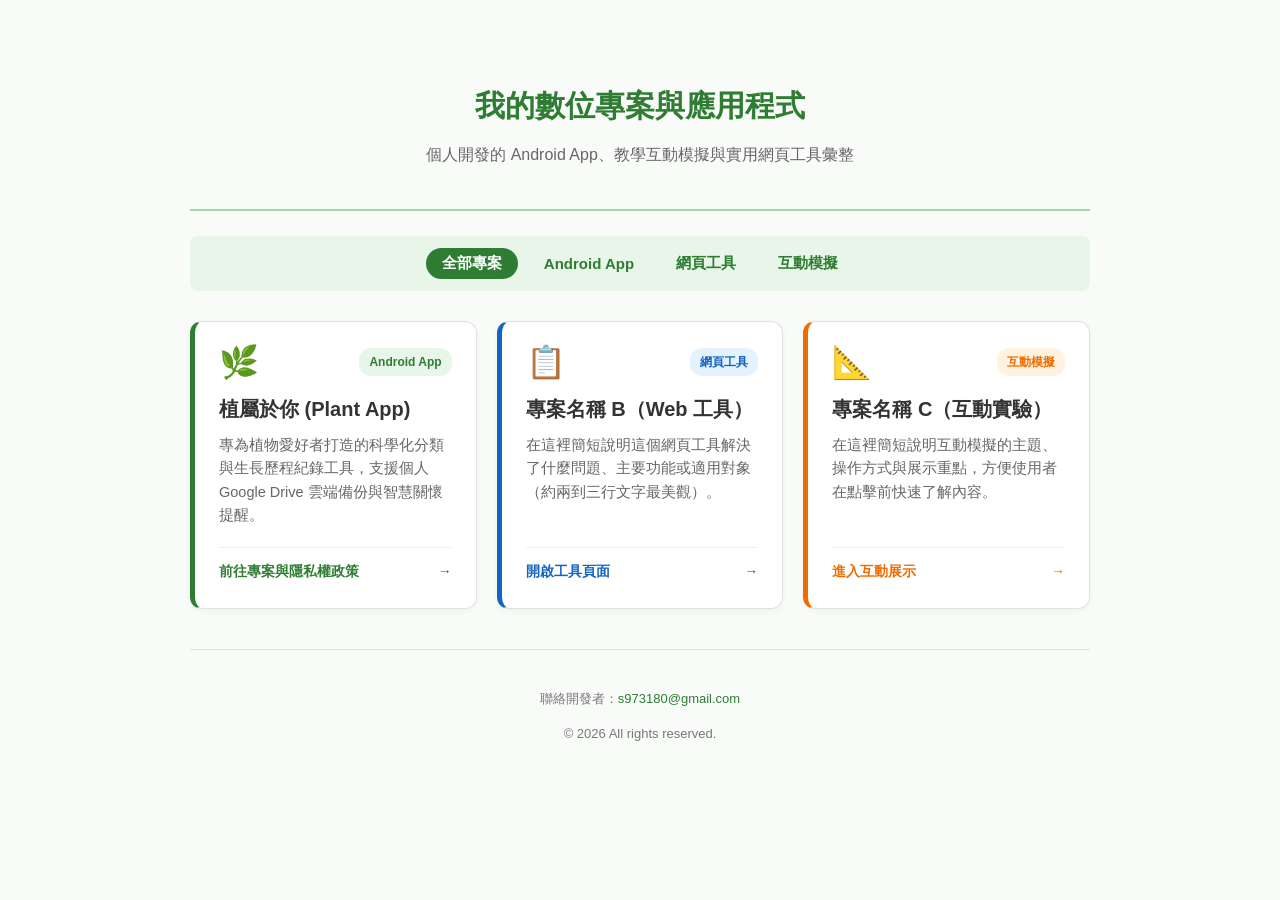
==== index.html @ d98b68c4 "Add initial index.html for project overview" ====
<!DOCTYPE html>
<html lang="zh-TW">
<head>
    <meta charset="UTF-8">
    <meta name="viewport" content="width=device-width, initial-scale=1.0">
    <title>專案與應用程式總覽 (Projects & Apps)</title>
    <style>
        :root {
            --primary-color: #2e7d32;
            --primary-light: #e8f5e9;
            --primary-border: #a5d6a7;
            --text-color: #333333;
            --subtext-color: #666666;
            --bg-color: #f9fbf9;
            --card-bg: #ffffff;
        }

        html {
            scroll-behavior: smooth;
        }

        body {
            font-family: -apple-system, BlinkMacSystemFont, "Segoe UI", Roboto, "Helvetica Neue", Arial, sans-serif;
            line-height: 1.7;
            color: var(--text-color);
            max-width: 900px;
            margin: 0 auto;
            padding: 20px;
            background-color: var(--bg-color);
        }

        header {
            text-align: center;
            padding: 40px 0 25px;
            border-bottom: 2px solid var(--primary-border);
        }

        h1 {
            color: var(--primary-color);
            font-size: 30px;
            margin-bottom: 10px;
        }

        .subtitle {
            font-size: 16px;
            color: var(--subtext-color);
            margin-top: 0;
        }

        /* 分類篩選導覽列（沿用原膠囊按鈕風格） */
        nav {
            display: flex;
            justify-content: center;
            gap: 10px;
            margin: 25px 0 30px;
            background: var(--primary-light);
            padding: 12px;
            border-radius: 8px;
            flex-wrap: wrap;
        }

        nav button {
            background: transparent;
            border: none;
            color: var(--primary-color);
            font-family: inherit;
            font-size: 15px;
            font-weight: bold;
            padding: 6px 16px;
            border-radius: 20px;
            transition: all 0.2s ease;
            cursor: pointer;
        }

        nav button:hover,
        nav button.active {
            background-color: var(--primary-color);
            color: white;
        }

        /* 大卡片按鈕網格 */
        .project-grid {
            display: grid;
            grid-template-columns: repeat(auto-fit, minmax(270px, 1fr));
            gap: 20px;
            margin: 20px 0 40px;
        }

        .project-card {
            display: flex;
            flex-direction: column;
            justify-content: space-between;
            background: var(--card-bg);
            padding: 24px;
            border-radius: 12px;
            border: 1px solid #e0e0e0;
            border-left: 5px solid var(--primary-color);
            box-shadow: 0 2px 6px rgba(0, 0, 0, 0.04);
            text-decoration: none;
            color: inherit;
            transition: transform 0.2s ease, box-shadow 0.2s ease, border-color 0.2s ease;
        }

        .project-card:hover {
            transform: translateY(-4px);
            box-shadow: 0 8px 18px rgba(0, 0, 0, 0.08);
            border-color: var(--primary-color);
        }

        /* 不同專案類型的左框點綴色（可選） */
        .project-card.theme-blue {
            border-left-color: #1565c0;
        }
        .project-card.theme-blue:hover {
            border-color: #1565c0;
        }
        .project-card.theme-blue .project-badge {
            background: #e3f2fd;
            color: #1565c0;
        }

        .project-card.theme-amber {
            border-left-color: #ef6c00;
        }
        .project-card.theme-amber:hover {
            border-color: #ef6c00;
        }
        .project-card.theme-amber .project-badge {
            background: #fff3e0;
            color: #ef6c00;
        }

        .card-header {
            display: flex;
            justify-content: space-between;
            align-items: center;
            margin-bottom: 14px;
        }

        .project-icon {
            font-size: 32px;
            line-height: 1;
        }

        .project-badge {
            font-size: 12px;
            font-weight: bold;
            background: var(--primary-light);
            color: var(--primary-color);
            padding: 4px 10px;
            border-radius: 12px;
        }

        .project-card h2 {
            margin: 0 0 8px 0;
            font-size: 20px;
            color: var(--text-color);
            border: none;
            padding: 0;
        }

        .project-card p {
            margin: 0 0 20px 0;
            font-size: 14.5px;
            color: var(--subtext-color);
            line-height: 1.6;
        }

        .card-footer {
            display: flex;
            justify-content: space-between;
            align-items: center;
            padding-top: 12px;
            border-top: 1px solid #f0f0f0;
            font-size: 14px;
            font-weight: bold;
            color: var(--primary-color);
        }

        .project-card.theme-blue .card-footer {
            color: #1565c0;
        }

        .project-card.theme-amber .card-footer {
            color: #ef6c00;
        }

        .arrow {
            transition: transform 0.2s ease;
        }

        .project-card:hover .arrow {
            transform: translateX(4px);
        }

        .hidden {
            display: none;
        }

        .footer {
            margin-top: 40px;
            font-size: 13px;
            color: #777777;
            text-align: center;
            border-top: 1px solid #e0e0e0;
            padding: 25px 0 60px;
        }

        .footer a {
            color: var(--primary-color);
            text-decoration: none;
        }

        .footer a:hover {
            text-decoration: underline;
        }
    </style>
</head>
<body>

    <header>
        <h1>我的數位專案與應用程式</h1>
        <p class="subtitle">個人開發的 Android App、教學互動模擬與實用網頁工具彙整</p>
    </header>

    <!-- 分類篩選按鈕 -->
    <nav id="filter-nav">
        <button class="active" data-filter="all">全部專案</button>
        <button data-filter="app">Android App</button>
        <button data-filter="web">網頁工具</button>
        <button data-filter="sim">互動模擬</button>
    </nav>

    <!-- 專案大按鈕卡片區 -->
    <main class="project-grid" id="project-grid">

        <!-- 專案 1：植屬於你 (連向原本的網頁) -->
        <a href="./plant/index.html" class="project-card" data-category="app">
            <div>
                <div class="card-header">
                    <span class="project-icon">🌿</span>
                    <span class="project-badge">Android App</span>
                </div>
                <h2>植屬於你 (Plant App)</h2>
                <p>專為植物愛好者打造的科學化分類與生長歷程紀錄工具，支援個人 Google Drive 雲端備份與智慧關懷提醒。</p>
            </div>
            <div class="card-footer">
                <span>前往專案與隱私權政策</span>
                <span class="arrow">→</span>
            </div>
        </a>

        <!-- 專案 2：範例網頁工具 -->
        <a href="./school-tool/index.html" class="project-card theme-blue" data-category="web">
            <div>
                <div class="card-header">
                    <span class="project-icon">📋</span>
                    <span class="project-badge">網頁工具</span>
                </div>
                <h2>專案名稱 B（Web 工具）</h2>
                <p>在這裡簡短說明這個網頁工具解決了什麼問題、主要功能或適用對象（約兩到三行文字最美觀）。</p>
            </div>
            <div class="card-footer">
                <span>開啟工具頁面</span>
                <span class="arrow">→</span>
            </div>
        </a>

        <!-- 專案 3：範例互動模擬 -->
        <a href="./simulation/index.html" class="project-card theme-amber" data-category="sim">
            <div>
                <div class="card-header">
                    <span class="project-icon">📐</span>
                    <span class="project-badge">互動模擬</span>
                </div>
                <h2>專案名稱 C（互動實驗）</h2>
                <p>在這裡簡短說明互動模擬的主題、操作方式與展示重點，方便使用者在點擊前快速了解內容。</p>
            </div>
            <div class="card-footer">
                <span>進入互動展示</span>
                <span class="arrow">→</span>
            </div>
        </a>

    </main>

    <div class="footer">
        <p>聯絡開發者：<a href="mailto:s973180@gmail.com">s973180@gmail.com</a></p>
        <p>&copy; 2026 All rights reserved.</p>
    </div>

    <script>
        const filterButtons = document.querySelectorAll('#filter-nav button');
        const projectCards = document.querySelectorAll('.project-card');

        filterButtons.forEach(button => {
            button.addEventListener('click', () => {
                filterButtons.forEach(btn => btn.classList.remove('active'));
                button.classList.add('active');

                const filter = button.getAttribute('data-filter');

                projectCards.forEach(card => {
                    const category = card.getAttribute('data-category');
                    if(filter === 'all' || category === filter)
                    {
                        card.classList.remove('hidden');
                    }
                    else
                    {
                        card.classList.add('hidden');
                    }
                });
            });
        });
    </script>

</body>
</html>
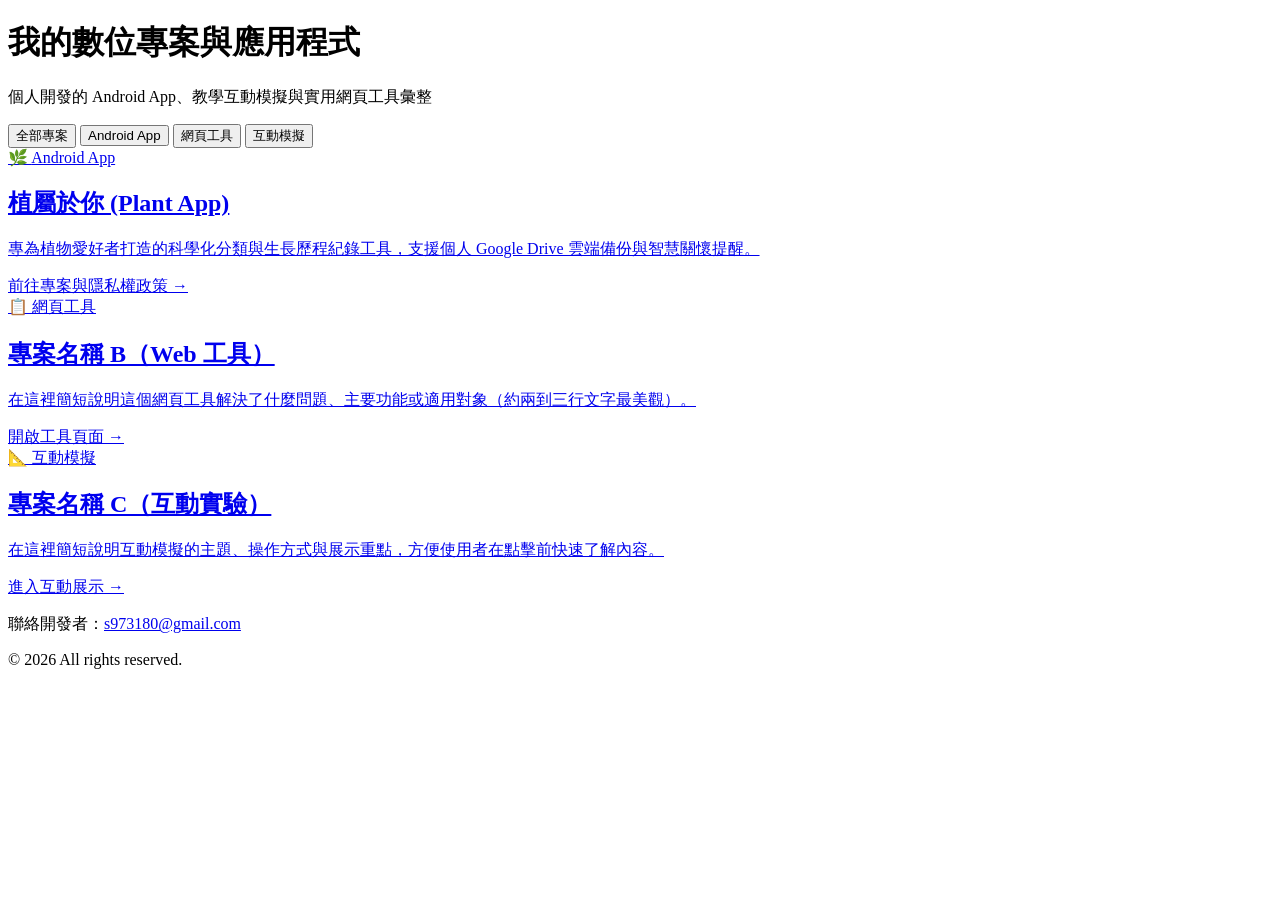
==== commit 72b2f68b: "Link external stylesheet and clean up HTML Removed inline styles and linked to an external styleshee" ====
--- a/index.html
+++ b/index.html
@@ -4,217 +4,7 @@
     <meta charset="UTF-8">
     <meta name="viewport" content="width=device-width, initial-scale=1.0">
     <title>專案與應用程式總覽 (Projects & Apps)</title>
-    <style>
-        :root {
-            --primary-color: #2e7d32;
-            --primary-light: #e8f5e9;
-            --primary-border: #a5d6a7;
-            --text-color: #333333;
-            --subtext-color: #666666;
-            --bg-color: #f9fbf9;
-            --card-bg: #ffffff;
-        }
-
-        html {
-            scroll-behavior: smooth;
-        }
-
-        body {
-            font-family: -apple-system, BlinkMacSystemFont, "Segoe UI", Roboto, "Helvetica Neue", Arial, sans-serif;
-            line-height: 1.7;
-            color: var(--text-color);
-            max-width: 900px;
-            margin: 0 auto;
-            padding: 20px;
-            background-color: var(--bg-color);
-        }
-
-        header {
-            text-align: center;
-            padding: 40px 0 25px;
-            border-bottom: 2px solid var(--primary-border);
-        }
-
-        h1 {
-            color: var(--primary-color);
-            font-size: 30px;
-            margin-bottom: 10px;
-        }
-
-        .subtitle {
-            font-size: 16px;
-            color: var(--subtext-color);
-            margin-top: 0;
-        }
-
-        /* 分類篩選導覽列（沿用原膠囊按鈕風格） */
-        nav {
-            display: flex;
-            justify-content: center;
-            gap: 10px;
-            margin: 25px 0 30px;
-            background: var(--primary-light);
-            padding: 12px;
-            border-radius: 8px;
-            flex-wrap: wrap;
-        }
-
-        nav button {
-            background: transparent;
-            border: none;
-            color: var(--primary-color);
-            font-family: inherit;
-            font-size: 15px;
-            font-weight: bold;
-            padding: 6px 16px;
-            border-radius: 20px;
-            transition: all 0.2s ease;
-            cursor: pointer;
-        }
-
-        nav button:hover,
-        nav button.active {
-            background-color: var(--primary-color);
-            color: white;
-        }
-
-        /* 大卡片按鈕網格 */
-        .project-grid {
-            display: grid;
-            grid-template-columns: repeat(auto-fit, minmax(270px, 1fr));
-            gap: 20px;
-            margin: 20px 0 40px;
-        }
-
-        .project-card {
-            display: flex;
-            flex-direction: column;
-            justify-content: space-between;
-            background: var(--card-bg);
-            padding: 24px;
-            border-radius: 12px;
-            border: 1px solid #e0e0e0;
-            border-left: 5px solid var(--primary-color);
-            box-shadow: 0 2px 6px rgba(0, 0, 0, 0.04);
-            text-decoration: none;
-            color: inherit;
-            transition: transform 0.2s ease, box-shadow 0.2s ease, border-color 0.2s ease;
-        }
-
-        .project-card:hover {
-            transform: translateY(-4px);
-            box-shadow: 0 8px 18px rgba(0, 0, 0, 0.08);
-            border-color: var(--primary-color);
-        }
-
-        /* 不同專案類型的左框點綴色（可選） */
-        .project-card.theme-blue {
-            border-left-color: #1565c0;
-        }
-        .project-card.theme-blue:hover {
-            border-color: #1565c0;
-        }
-        .project-card.theme-blue .project-badge {
-            background: #e3f2fd;
-            color: #1565c0;
-        }
-
-        .project-card.theme-amber {
-            border-left-color: #ef6c00;
-        }
-        .project-card.theme-amber:hover {
-            border-color: #ef6c00;
-        }
-        .project-card.theme-amber .project-badge {
-            background: #fff3e0;
-            color: #ef6c00;
-        }
-
-        .card-header {
-            display: flex;
-            justify-content: space-between;
-            align-items: center;
-            margin-bottom: 14px;
-        }
-
-        .project-icon {
-            font-size: 32px;
-            line-height: 1;
-        }
-
-        .project-badge {
-            font-size: 12px;
-            font-weight: bold;
-            background: var(--primary-light);
-            color: var(--primary-color);
-            padding: 4px 10px;
-            border-radius: 12px;
-        }
-
-        .project-card h2 {
-            margin: 0 0 8px 0;
-            font-size: 20px;
-            color: var(--text-color);
-            border: none;
-            padding: 0;
-        }
-
-        .project-card p {
-            margin: 0 0 20px 0;
-            font-size: 14.5px;
-            color: var(--subtext-color);
-            line-height: 1.6;
-        }
-
-        .card-footer {
-            display: flex;
-            justify-content: space-between;
-            align-items: center;
-            padding-top: 12px;
-            border-top: 1px solid #f0f0f0;
-            font-size: 14px;
-            font-weight: bold;
-            color: var(--primary-color);
-        }
-
-        .project-card.theme-blue .card-footer {
-            color: #1565c0;
-        }
-
-        .project-card.theme-amber .card-footer {
-            color: #ef6c00;
-        }
-
-        .arrow {
-            transition: transform 0.2s ease;
-        }
-
-        .project-card:hover .arrow {
-            transform: translateX(4px);
-        }
-
-        .hidden {
-            display: none;
-        }
-
-        .footer {
-            margin-top: 40px;
-            font-size: 13px;
-            color: #777777;
-            text-align: center;
-            border-top: 1px solid #e0e0e0;
-            padding: 25px 0 60px;
-        }
-
-        .footer a {
-            color: var(--primary-color);
-            text-decoration: none;
-        }
-
-        .footer a:hover {
-            text-decoration: underline;
-        }
-    </style>
+    <link rel="stylesheet" href="style.css">
 </head>
 <body>
 
@@ -234,7 +24,7 @@
     <!-- 專案大按鈕卡片區 -->
     <main class="project-grid" id="project-grid">
 
-        <!-- 專案 1：植屬於你 (連向原本的網頁) -->
+        <!-- 專案 1：植屬於你 -->
         <a href="./plant/index.html" class="project-card" data-category="app">
             <div>
                 <div class="card-header">
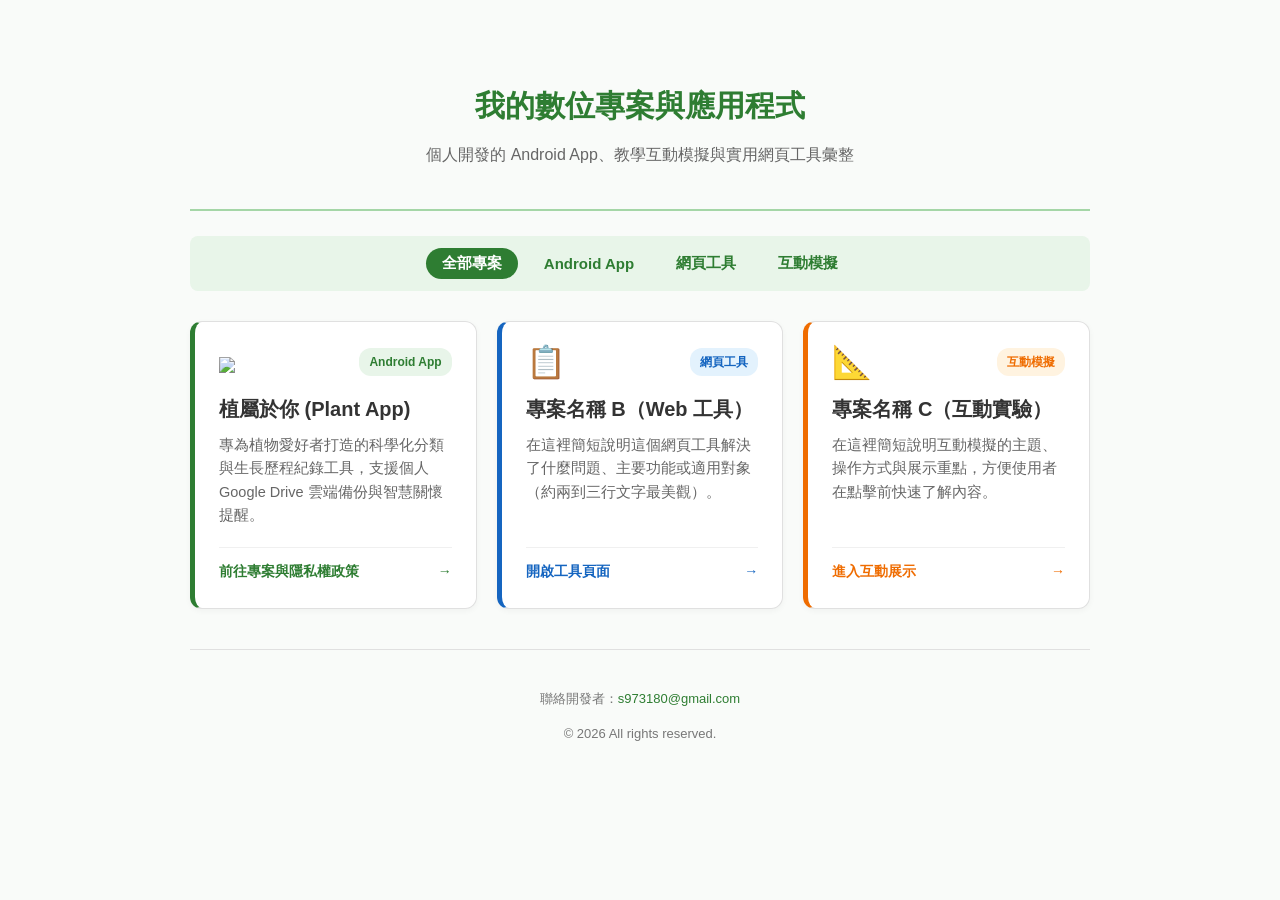
==== commit c17ef4a2: "Replace project icon with image in index.html" ====
--- a/index.html
+++ b/index.html
@@ -28,7 +28,7 @@
         <a href="./plant/index.html" class="project-card" data-category="app">
             <div>
                 <div class="card-header">
-                    <span class="project-icon">🌿</span>
+                    <span class="project-icon"><img src="plant/icom-plant.jpg" width=30></span>
                     <span class="project-badge">Android App</span>
                 </div>
                 <h2>植屬於你 (Plant App)</h2>
--- a/style.css
+++ b/style.css
@@ -0,0 +1,213 @@
+:root {
+    --primary-color: #2e7d32;
+    --primary-light: #e8f5e9;
+    --primary-border: #a5d6a7;
+    --text-color: #333333;
+    --subtext-color: #666666;
+    --bg-color: #f9fbf9;
+    --card-bg: #ffffff;
+}
+
+html {
+    scroll-behavior: smooth;
+}
+
+body {
+    font-family: -apple-system, BlinkMacSystemFont, "Segoe UI", Roboto, "Helvetica Neue", Arial, sans-serif;
+    line-height: 1.7;
+    color: var(--text-color);
+    max-width: 900px;
+    margin: 0 auto;
+    padding: 20px;
+    background-color: var(--bg-color);
+}
+
+header {
+    text-align: center;
+    padding: 40px 0 25px;
+    border-bottom: 2px solid var(--primary-border);
+}
+
+h1 {
+    color: var(--primary-color);
+    font-size: 30px;
+    margin-bottom: 10px;
+}
+
+.subtitle {
+    font-size: 16px;
+    color: var(--subtext-color);
+    margin-top: 0;
+}
+
+/* 分類篩選導覽列 */
+nav {
+    display: flex;
+    justify-content: center;
+    gap: 10px;
+    margin: 25px 0 30px;
+    background: var(--primary-light);
+    padding: 12px;
+    border-radius: 8px;
+    flex-wrap: wrap;
+}
+
+nav button {
+    background: transparent;
+    border: none;
+    color: var(--primary-color);
+    font-family: inherit;
+    font-size: 15px;
+    font-weight: bold;
+    padding: 6px 16px;
+    border-radius: 20px;
+    transition: all 0.2s ease;
+    cursor: pointer;
+}
+
+nav button:hover,
+nav button.active {
+    background-color: var(--primary-color);
+    color: white;
+}
+
+/* 大卡片按鈕網格 */
+.project-grid {
+    display: grid;
+    grid-template-columns: repeat(auto-fit, minmax(270px, 1fr));
+    gap: 20px;
+    margin: 20px 0 40px;
+}
+
+.project-card {
+    display: flex;
+    flex-direction: column;
+    justify-content: space-between;
+    background: var(--card-bg);
+    padding: 24px;
+    border-radius: 12px;
+    border: 1px solid #e0e0e0;
+    border-left: 5px solid var(--primary-color);
+    box-shadow: 0 2px 6px rgba(0, 0, 0, 0.04);
+    text-decoration: none;
+    color: inherit;
+    transition: transform 0.2s ease, box-shadow 0.2s ease, border-color 0.2s ease;
+}
+
+.project-card:hover {
+    transform: translateY(-4px);
+    box-shadow: 0 8px 18px rgba(0, 0, 0, 0.08);
+    border-color: var(--primary-color);
+}
+
+/* 不同專案類型的左框點綴色 */
+.project-card.theme-blue {
+    border-left-color: #1565c0;
+}
+
+.project-card.theme-blue:hover {
+    border-color: #1565c0;
+}
+
+.project-card.theme-blue .project-badge {
+    background: #e3f2fd;
+    color: #1565c0;
+}
+
+.project-card.theme-amber {
+    border-left-color: #ef6c00;
+}
+
+.project-card.theme-amber:hover {
+    border-color: #ef6c00;
+}
+
+.project-card.theme-amber .project-badge {
+    background: #fff3e0;
+    color: #ef6c00;
+}
+
+.card-header {
+    display: flex;
+    justify-content: space-between;
+    align-items: center;
+    margin-bottom: 14px;
+}
+
+.project-icon {
+    font-size: 32px;
+    line-height: 1;
+}
+
+.project-badge {
+    font-size: 12px;
+    font-weight: bold;
+    background: var(--primary-light);
+    color: var(--primary-color);
+    padding: 4px 10px;
+    border-radius: 12px;
+}
+
+.project-card h2 {
+    margin: 0 0 8px 0;
+    font-size: 20px;
+    color: var(--text-color);
+    border: none;
+    padding: 0;
+}
+
+.project-card p {
+    margin: 0 0 20px 0;
+    font-size: 14.5px;
+    color: var(--subtext-color);
+    line-height: 1.6;
+}
+
+.card-footer {
+    display: flex;
+    justify-content: space-between;
+    align-items: center;
+    padding-top: 12px;
+    border-top: 1px solid #f0f0f0;
+    font-size: 14px;
+    font-weight: bold;
+    color: var(--primary-color);
+}
+
+.project-card.theme-blue .card-footer {
+    color: #1565c0;
+}
+
+.project-card.theme-amber .card-footer {
+    color: #ef6c00;
+}
+
+.arrow {
+    transition: transform 0.2s ease;
+}
+
+.project-card:hover .arrow {
+    transform: translateX(4px);
+}
+
+.hidden {
+    display: none;
+}
+
+.footer {
+    margin-top: 40px;
+    font-size: 13px;
+    color: #777777;
+    text-align: center;
+    border-top: 1px solid #e0e0e0;
+    padding: 25px 0 60px;
+}
+
+.footer a {
+    color: var(--primary-color);
+    text-decoration: none;
+}
+
+.footer a:hover {
+    text-decoration: underline;
+}
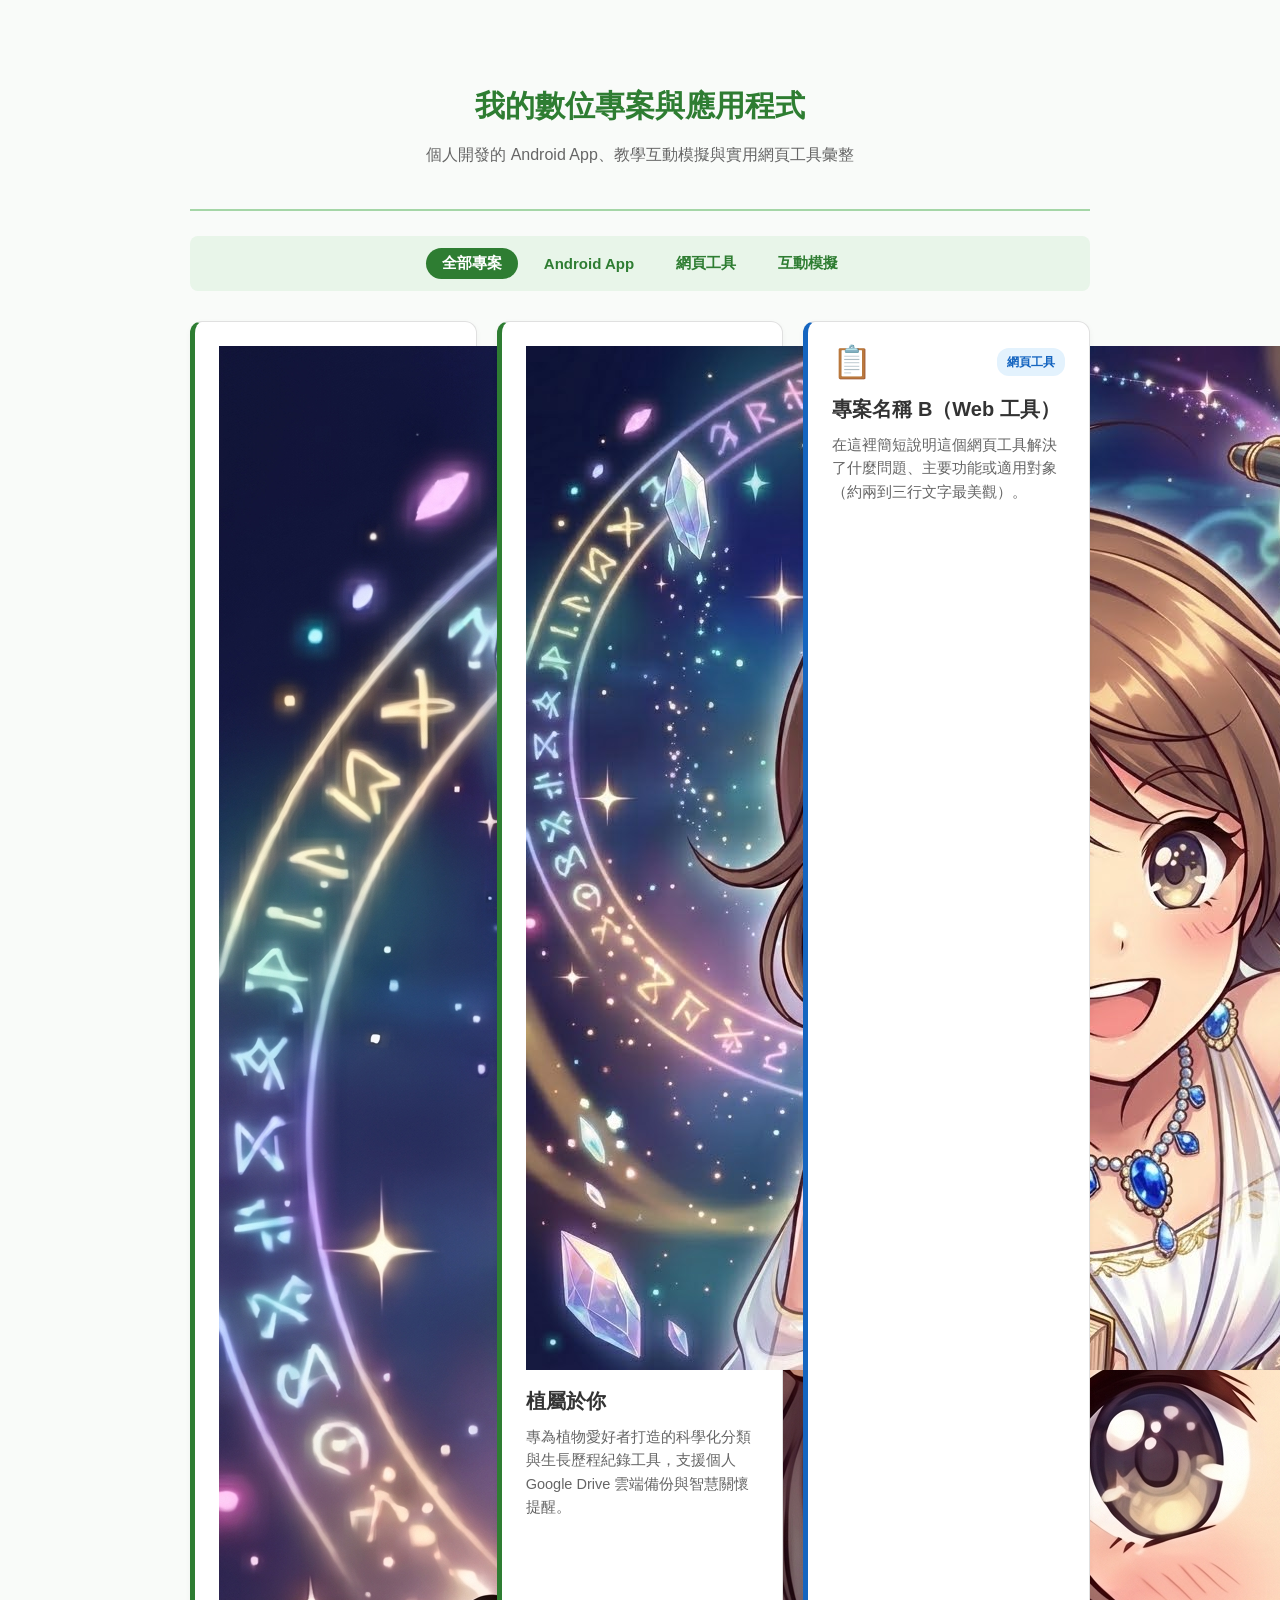
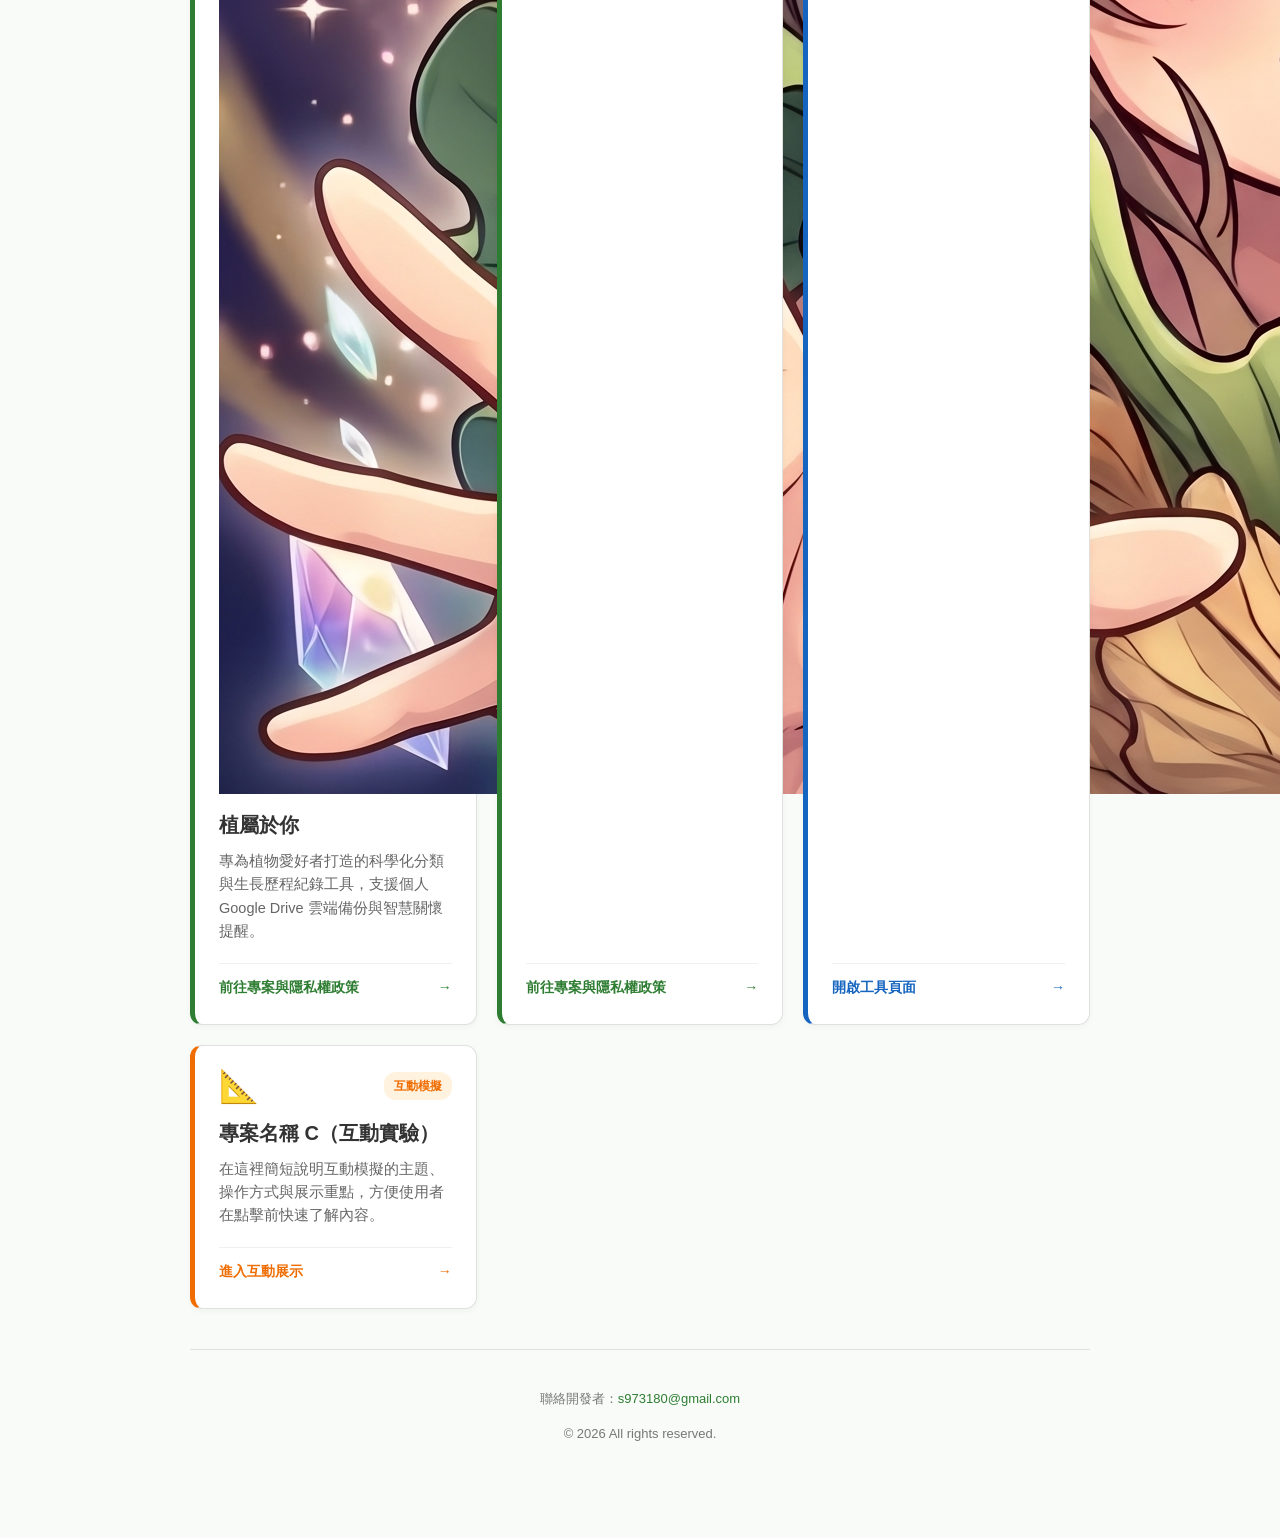
==== commit 6525400f: "Update project cards in index.html" ====
--- a/index.html
+++ b/index.html
@@ -28,10 +28,25 @@
         <a href="./plant/index.html" class="project-card" data-category="app">
             <div>
                 <div class="card-header">
-                    <span class="project-icon"><img src="plant/icom-plant.jpg" width=30></span>
-                    <span class="project-badge">Android App</span>
-                </div>
-                <h2>植屬於你 (Plant App)</h2>
+                <img src="plant/icon-plant.jpg" alt="植屬於你 App 圖示" class="project-icon-img">
+                <span class="project-badge">Android App</span>
+            </div>
+                <h2>植屬於你 </h2>
+                <p>專為植物愛好者打造的科學化分類與生長歷程紀錄工具，支援個人 Google Drive 雲端備份與智慧關懷提醒。</p>
+            </div>
+            <div class="card-footer">
+                <span>前往專案與隱私權政策</span>
+                <span class="arrow">→</span>
+            </div>
+        </a>
+        <!-- 專案 2：記帳軟體 -->
+        <a href="./money/index.html" class="project-card" data-category="app">
+            <div>
+                <div class="card-header">
+                <img src="money/icon-money.jpg" alt="植屬於你 App 圖示" class="project-icon-img">
+                <span class="project-badge">Android App</span>
+            </div>
+                <h2>植屬於你 </h2>
                 <p>專為植物愛好者打造的科學化分類與生長歷程紀錄工具，支援個人 Google Drive 雲端備份與智慧關懷提醒。</p>
             </div>
             <div class="card-footer">
@@ -40,7 +55,7 @@
             </div>
         </a>
 
-        <!-- 專案 2：範例網頁工具 -->
+        <!-- 專案 3：範例網頁工具 -->
         <a href="./school-tool/index.html" class="project-card theme-blue" data-category="web">
             <div>
                 <div class="card-header">
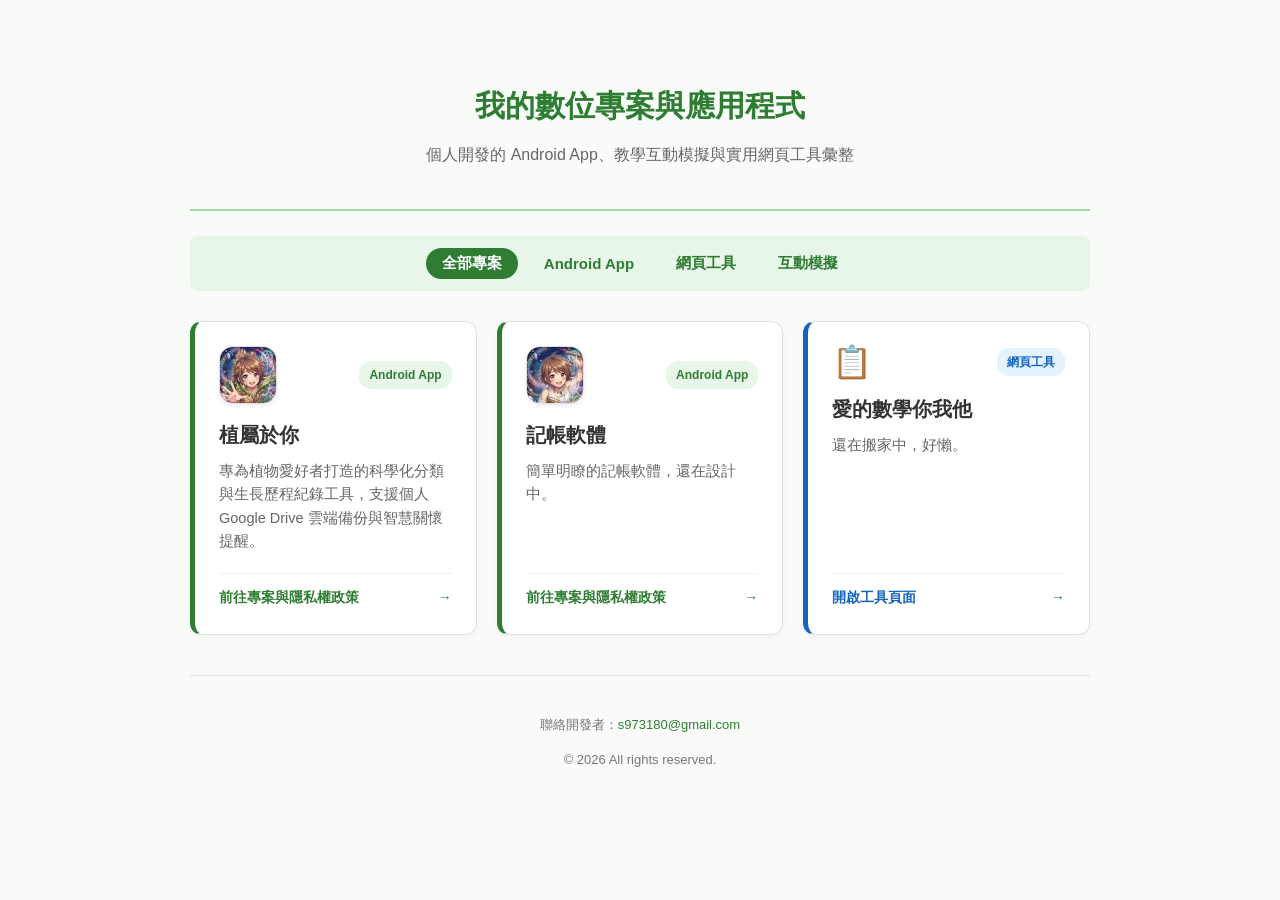
==== commit f33c5699: "Update project descriptions and titles in index.html" ====
--- a/index.html
+++ b/index.html
@@ -31,7 +31,7 @@
                 <img src="plant/icon-plant.jpg" alt="植屬於你 App 圖示" class="project-icon-img">
                 <span class="project-badge">Android App</span>
             </div>
-                <h2>植屬於你 </h2>
+                <h2>植屬於你</h2>
                 <p>專為植物愛好者打造的科學化分類與生長歷程紀錄工具，支援個人 Google Drive 雲端備份與智慧關懷提醒。</p>
             </div>
             <div class="card-footer">
@@ -46,8 +46,8 @@
                 <img src="money/icon-money.jpg" alt="植屬於你 App 圖示" class="project-icon-img">
                 <span class="project-badge">Android App</span>
             </div>
-                <h2>植屬於你 </h2>
-                <p>專為植物愛好者打造的科學化分類與生長歷程紀錄工具，支援個人 Google Drive 雲端備份與智慧關懷提醒。</p>
+                <h2>記帳軟體</h2>
+                <p>簡單明瞭的記帳軟體，還在設計中。</p>
             </div>
             <div class="card-footer">
                 <span>前往專案與隱私權政策</span>
@@ -55,15 +55,15 @@
             </div>
         </a>
 
-        <!-- 專案 3：範例網頁工具 -->
+        <!-- 專案 3：數學網站 -->
         <a href="./school-tool/index.html" class="project-card theme-blue" data-category="web">
             <div>
                 <div class="card-header">
                     <span class="project-icon">📋</span>
                     <span class="project-badge">網頁工具</span>
                 </div>
-                <h2>專案名稱 B（Web 工具）</h2>
-                <p>在這裡簡短說明這個網頁工具解決了什麼問題、主要功能或適用對象（約兩到三行文字最美觀）。</p>
+                <h2>愛的數學你我他</h2>
+                <p>還在搬家中，好懶。</p>
             </div>
             <div class="card-footer">
                 <span>開啟工具頁面</span>
@@ -71,21 +71,6 @@
             </div>
         </a>
 
-        <!-- 專案 3：範例互動模擬 -->
-        <a href="./simulation/index.html" class="project-card theme-amber" data-category="sim">
-            <div>
-                <div class="card-header">
-                    <span class="project-icon">📐</span>
-                    <span class="project-badge">互動模擬</span>
-                </div>
-                <h2>專案名稱 C（互動實驗）</h2>
-                <p>在這裡簡短說明互動模擬的主題、操作方式與展示重點，方便使用者在點擊前快速了解內容。</p>
-            </div>
-            <div class="card-footer">
-                <span>進入互動展示</span>
-                <span class="arrow">→</span>
-            </div>
-        </a>
 
     </main>
 
--- a/style.css
+++ b/style.css
@@ -138,7 +138,14 @@
     font-size: 32px;
     line-height: 1;
 }
-
+.project-icon-img {
+    width: 56px;
+    height: 56px;
+    border-radius: 14px; /* 模擬 Android App Icon 的圓角矩形 */
+    object-fit: cover;
+    border: 1px solid #e0e0e0;
+    box-shadow: 0 2px 5px rgba(0, 0, 0, 0.08);
+}
 .project-badge {
     font-size: 12px;
     font-weight: bold;
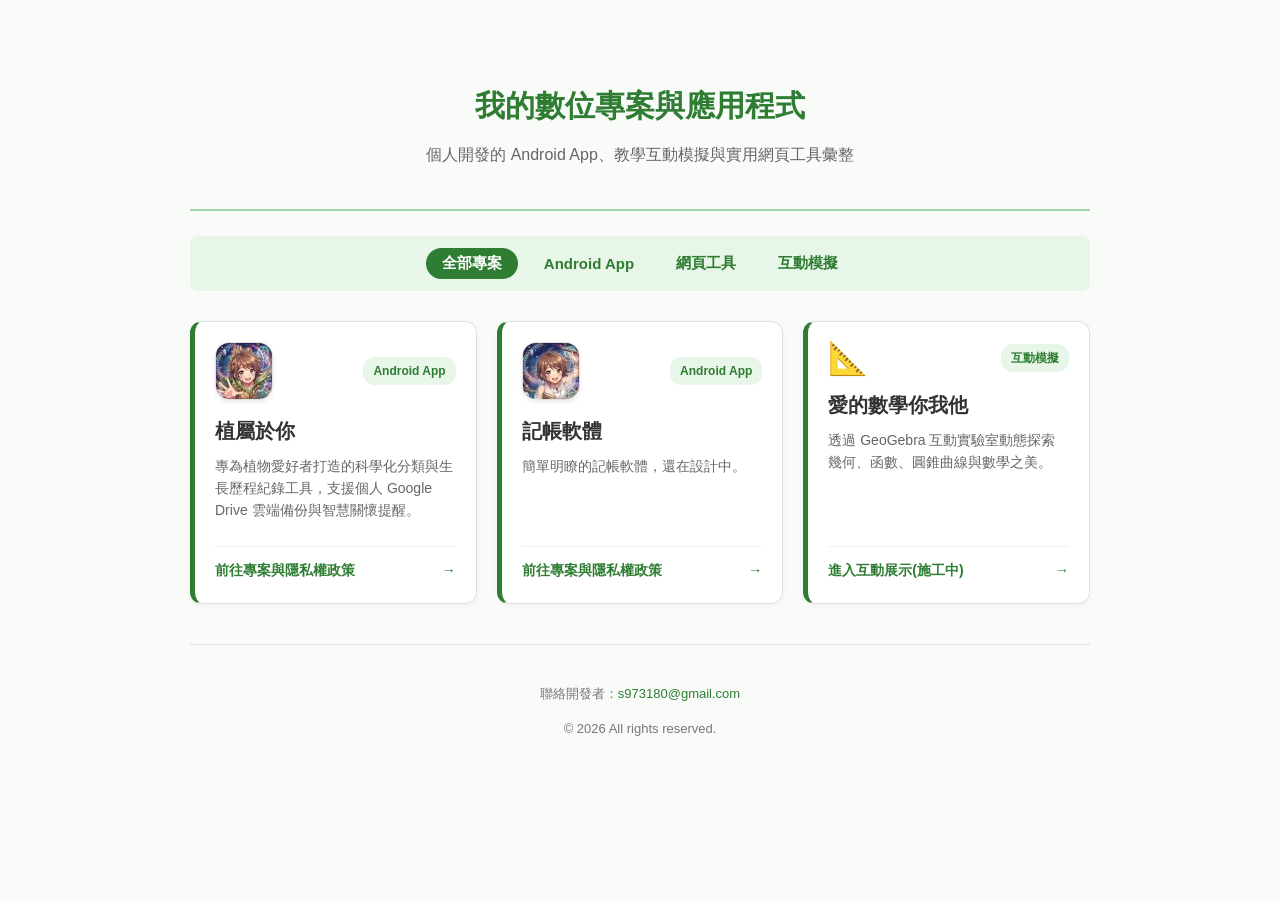
==== commit 1b90fbb5: "Update project link and descriptions in index.html" ====
--- a/index.html
+++ b/index.html
@@ -56,17 +56,17 @@
         </a>
 
         <!-- 專案 3：數學網站 -->
-        <a href="./school-tool/index.html" class="project-card theme-blue" data-category="web">
+        <a href="./mathNlove/" class="project-card theme-pink" data-category="sim">
             <div>
                 <div class="card-header">
-                    <span class="project-icon">📋</span>
-                    <span class="project-badge">網頁工具</span>
+                    <span class="project-icon">📐</span>
+                    <span class="project-badge">互動模擬</span>
                 </div>
                 <h2>愛的數學你我他</h2>
-                <p>還在搬家中，好懶。</p>
+                <p>透過 GeoGebra 互動實驗室動態探索幾何、函數、圓錐曲線與數學之美。</p>
             </div>
             <div class="card-footer">
-                <span>開啟工具頁面</span>
+                <span>進入互動展示(施工中)</span>
                 <span class="arrow">→</span>
             </div>
         </a>
--- a/style.css
+++ b/style.css
@@ -74,7 +74,7 @@
 /* 大卡片按鈕網格 */
 .project-grid {
     display: grid;
-    grid-template-columns: repeat(auto-fit, minmax(270px, 1fr));
+    grid-template-columns: repeat(auto-fill, minmax(270px, 1fr));
     gap: 20px;
     margin: 20px 0 40px;
 }
@@ -84,7 +84,8 @@
     flex-direction: column;
     justify-content: space-between;
     background: var(--card-bg);
-    padding: 24px;
+    aspect-ratio: 1 / 1; 
+    padding: 20px;
     border-radius: 12px;
     border: 1px solid #e0e0e0;
     border-left: 5px solid var(--primary-color);
@@ -164,10 +165,14 @@
 }
 
 .project-card p {
-    margin: 0 0 20px 0;
-    font-size: 14.5px;
+    margin: 0;
+    font-size: 14px;
     color: var(--subtext-color);
-    line-height: 1.6;
+    line-height: 1.55;
+    display: -webkit-box;
+    -webkit-line-clamp: 3; 
+    -webkit-box-orient: vertical;
+    overflow: hidden;
 }
 
 .card-footer {
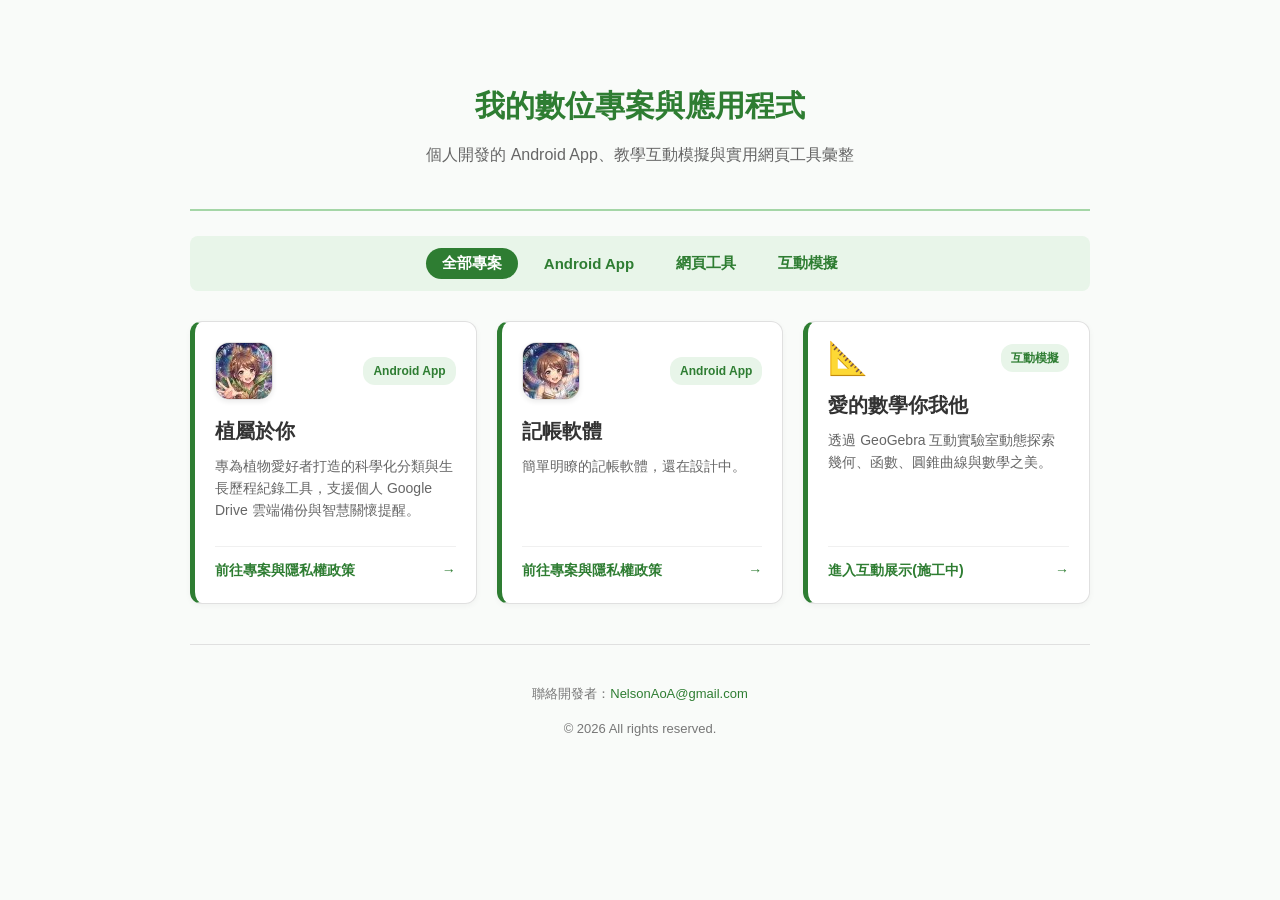
==== commit 87d4601a: "Update developer contact email in footer" ====
--- a/index.html
+++ b/index.html
@@ -75,7 +75,7 @@
     </main>
 
     <div class="footer">
-        <p>聯絡開發者：<a href="mailto:s973180@gmail.com">s973180@gmail.com</a></p>
+        <p>聯絡開發者：<a href="mailto:NelsonAoA@gmail.com">NelsonAoA@gmail.com</a></p>
         <p>&copy; 2026 All rights reserved.</p>
     </div>
 
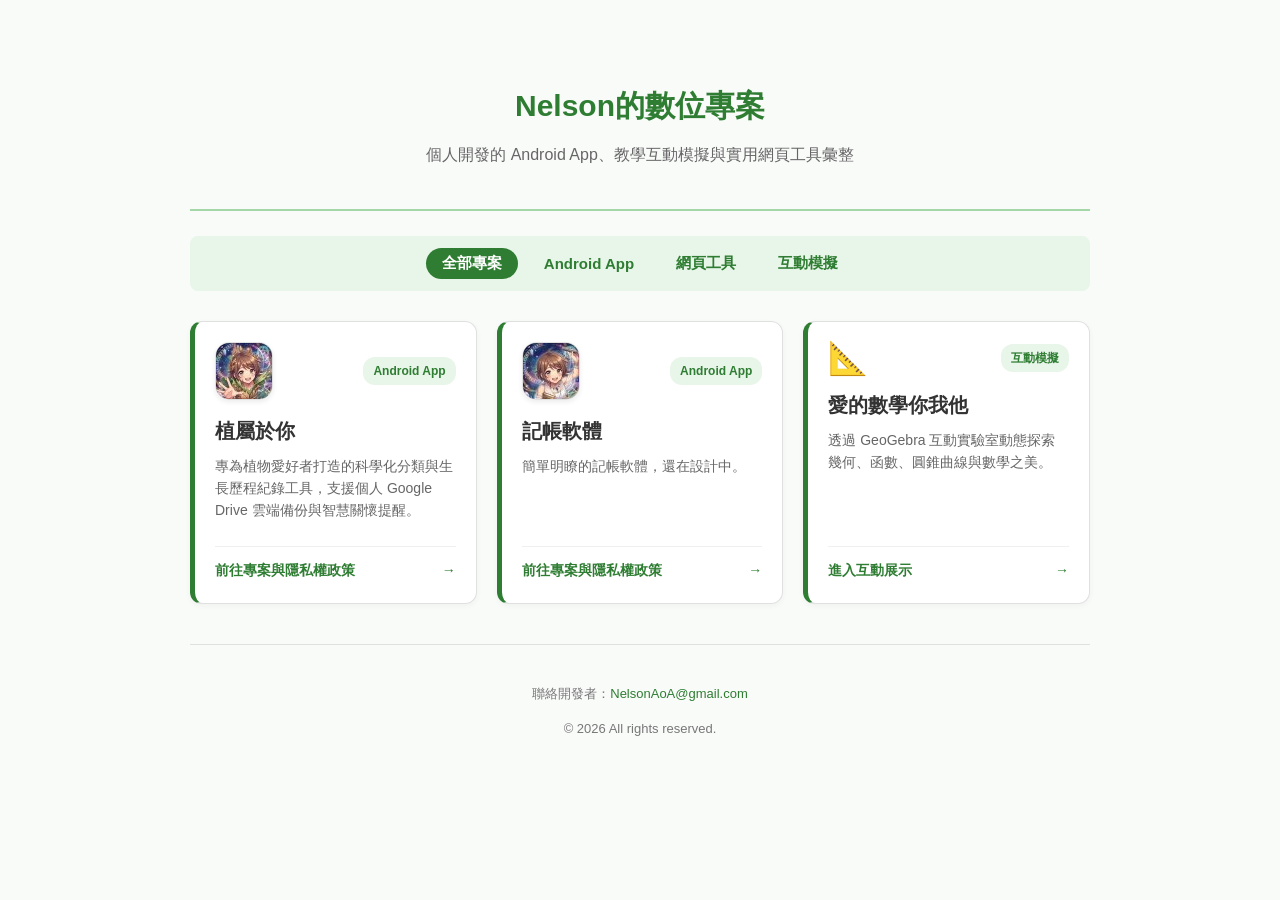
==== commit 0763d2ab: "Update project title and header to 'Nelson的數位專案'" ====
--- a/index.html
+++ b/index.html
@@ -3,13 +3,13 @@
 <head>
     <meta charset="UTF-8">
     <meta name="viewport" content="width=device-width, initial-scale=1.0">
-    <title>專案與應用程式總覽 (Projects & Apps)</title>
+    <title>Nelson的數位專案</title>
     <link rel="stylesheet" href="style.css">
 </head>
 <body>
 
     <header>
-        <h1>我的數位專案與應用程式</h1>
+        <h1>Nelson的數位專案</h1>
         <p class="subtitle">個人開發的 Android App、教學互動模擬與實用網頁工具彙整</p>
     </header>
 
@@ -66,7 +66,7 @@
                 <p>透過 GeoGebra 互動實驗室動態探索幾何、函數、圓錐曲線與數學之美。</p>
             </div>
             <div class="card-footer">
-                <span>進入互動展示(施工中)</span>
+                <span>進入互動展示</span>
                 <span class="arrow">→</span>
             </div>
         </a>
